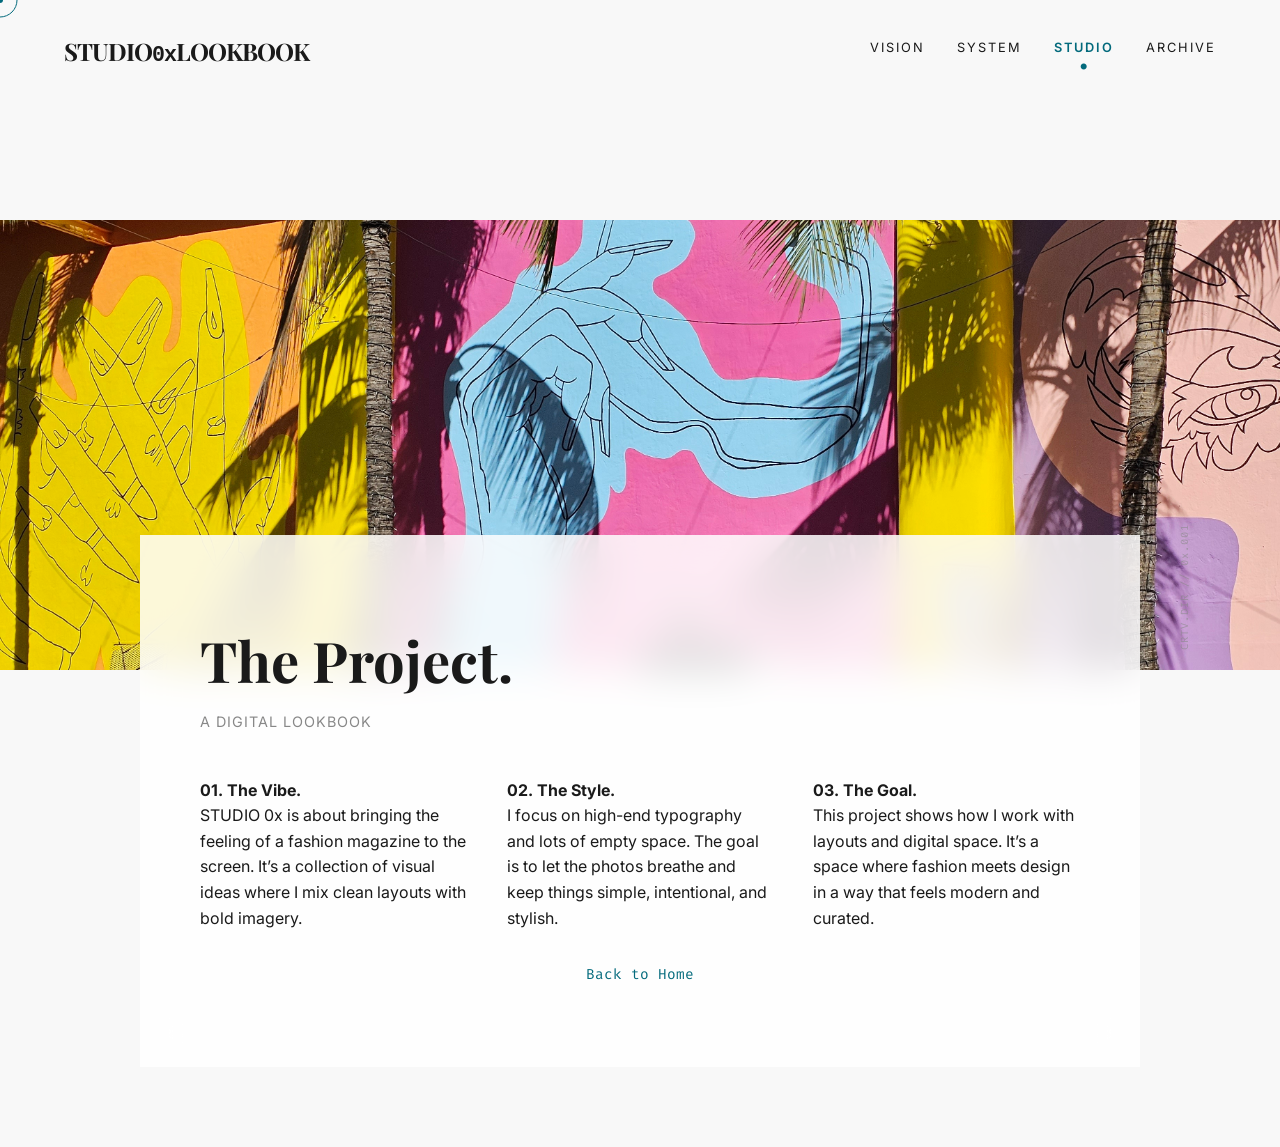
==== about.html @ ea7ab039 "Update README" ====
<!DOCTYPE html>
<html lang="de">
<head>
    <meta charset="UTF-8">
    <meta name="viewport" content="width=device-width, initial-scale=1.0">
    <title>STUDIO 0x | Studio</title>
    <link rel="stylesheet" href="style.css">
    <link href="https://fonts.googleapis.com/css2?family=Inter:wght@300;400;600&family=Playfair+Display:ital,wght@0,400;0,700;1,400&display=swap" rel="stylesheet">
    <link href="https://fonts.googleapis.com/css2?family=Fira+Code:wght@500&display=swap" rel="stylesheet">
</head>
<body>

    <div class="cursor-dot"></div>
    <div class="cursor-outline"></div>
    
    <nav class="navbar">
        <div class="logo">
            <a href="index.html">STUDIO<span class="tech-zero">0x</span>LOOKBOOK</a>
        </div>
        <ul class="nav-links">
            <li><a href="idea.html">Vision</a></li>
            <li><a href="process.html">System</a></li>
            <li><a href="about.html" class="active">Studio</a></li>
            <li><a href="archive.html">Archive</a></li>
        </ul>
    </nav>

    <section class="about-layout">
    
        <div class="about-header-image">
            <img src="Fotos/677.jpg" alt="About Header Image" draggable="false">
            <div class="item-overlay" style="align-items: flex-start; justify-content: flex-end; padding: 40px;">
                <span>Isabelle Striewski</span>
            </div>
            <span style="position: absolute; bottom: 20px; right: -40px; transform: rotate(-90deg); transform-origin: left bottom; opacity: 0.6; font-family: 'Fira Code', monospace; font-size: 0.65rem; color: #888; letter-spacing: 1px;">CRTV.DIR // 0x.001</span>
        </div>

        <div class="about-text-overlap">
            <div class="text-wrapper-about">
                <h1 style="font-family: 'Playfair Display', serif; font-size: 3.5rem; margin-bottom: 5px; color: #1a1a1a;">The Project.</h1>
                <h3 style="font-family: 'Inter', sans-serif; font-weight: 400; font-size: 0.9rem; color: #888; margin-bottom: 45px; text-transform: uppercase; letter-spacing: 1px;">
                    A Digital Lookbook
                </h3>
                
                <div class="manifesto-grid">
                    <div class="manifesto-item">
                        <strong>01. The Vibe.</strong> 
                        <p>STUDIO 0x is about bringing the feeling of a fashion magazine to the screen. It’s a collection of visual ideas where I mix clean layouts with bold imagery.</p>
                    </div>
                    <div class="manifesto-item">
                        <strong>02. The Style.</strong> 
                        <p>I focus on high-end typography and lots of empty space. The goal is to let the photos breathe and keep things simple, intentional, and stylish.</p>
                    </div>
                    <div class="manifesto-item">
                        <strong>03. The Goal.</strong> 
                        <p>This project shows how I work with layouts and digital space. It’s a space where fashion meets design in a way that feels modern and curated.</p>
                    </div>
                </div>
                  
                <p style="margin-top: 30px; text-align: center;">
                    <a href="index.html" style="color: var(--accent-color); text-decoration: none; font-family: 'Fira Code', monospace; font-size: 0.9rem;">Back to Home</a>
                </p>
            </div>
        </div>

    </section>

    <script src="script.js"></script>
   
</body>
</html>
---- style.css ----
/* ==========================================
   STUDIO 0x - MAIN STYLESHEET
   ========================================== */

/* --- 1. GRUNDEINSTELLUNGEN --- */
:root {
    --bg-color: #f8f8f8;
    --text-color: #1a1a1a;
    --accent-color: #036a7c;  
}

* {
    margin: 0;
    padding: 0;
    box-sizing: border-box;
}

html {
    scroll-behavior: smooth;
    cursor: none; 
}

body {
    background-color: var(--bg-color);
    font-family: 'Inter', sans-serif;
    color: var(--text-color);
    line-height: 1.6;
    overflow-x: hidden; 
}

/* --- 2. NAVIGATION (Sticky) --- */
.navbar {
    display: flex;
    justify-content: space-between;
    align-items: center;
    padding: 2rem 4rem;
    position: fixed; 
    top: 0;
    width: 100%;
    background: rgba(248, 248, 248, 0.8);
    backdrop-filter: blur(10px);
    z-index: 1000;
}

.logo {
    font-family: 'Playfair Display', serif;
    font-weight: 700;
    font-size: 1.5rem;
    letter-spacing: -1px;
}

.logo a {
    text-decoration: none;
    color: inherit;
}

.nav-links {
    list-style: none;
    display: flex;
    gap: 2rem;
}

.nav-links a {
    text-decoration: none;
    color: var(--text-color);
    text-transform: uppercase;
    font-size: 0.8rem;
    letter-spacing: 2px;
    transition: color 0.3s ease;
}

.nav-links a.active {
    color: var(--accent-color);
    font-weight: 600;
}

.nav-links a.active::after {
    content: "•";
    display: block;
    text-align: center;
    font-size: 1.2rem;
    line-height: 0.5;
    margin-top: 2px;
}

/* --- 3. STARTSEITE (INDEX) --- */

.titel {
    padding: 180px 4rem 40px;
    animation: fadeUp 1s cubic-bezier(0.2, 1, 0.3, 1) both;
}

.titel h1 {
    font-family: 'Playfair Display', serif;
    font-size: 6rem;
    line-height: 0.9;
    text-transform: uppercase;
}

.index-intro {
    padding: 0 4rem 60px;
    animation: fadeUp 1s cubic-bezier(0.2, 1, 0.3, 1) both;
    animation-delay: 0.2s;
}

.scroll-indicator {
    margin-top: 80px;
    display: flex;
    align-items: center;
    gap: 20px;
    opacity: 0;
    animation: fadeUp 1s cubic-bezier(0.2, 1, 0.3, 1) both;
    animation-delay: 0.8s;
}

.scroll-indicator span {
    font-family: 'Fira Code', monospace;
    font-size: 0.7rem;
    text-transform: uppercase;
    letter-spacing: 2px;
    color: var(--accent-color); 
}

.scroll-indicator .line {
    width: 60px;
    height: 1px;
    background: rgba(26, 26, 26, 0.2);
    position: relative;
    overflow: hidden;
}

.scroll-indicator .line::after {
    content: '';
    position: absolute;
    top: 0;
    left: 0;
    width: 100%;
    height: 100%;
    background: var(--accent-color); 
    animation: scrollLineHorizontal 2s cubic-bezier(0.77, 0, 0.175, 1) infinite;
}

.lookbook-grid {
    display: grid;
    grid-template-columns: repeat(4, 1fr);
    grid-auto-rows: 250px;
    gap: 30px;
    padding: 100px 4rem 4rem 4rem;
}

.lookbook-item {
    position: relative;
    overflow: hidden;
    background-color: #eee;
    animation: fadeUp 0.8s cubic-bezier(0.2, 1, 0.3, 1) both;
}

.lookbook-item:nth-child(1) { animation-delay: 0.1s; }
.lookbook-item:nth-child(2) { animation-delay: 0.2s; }
.lookbook-item:nth-child(3) { animation-delay: 0.3s; }
.lookbook-item:nth-child(4) { animation-delay: 0.4s; }
.lookbook-item:nth-child(5) { animation-delay: 0.5s; }
.lookbook-item:nth-child(6) { animation-delay: 0.6s; }

.lookbook-item img {
    width: 100%;
    height: 100%;
    object-fit: cover;
    transition: transform 0.8s ease;
}

.lookbook-item:hover img {
    transform: scale(1.1);
}

.item-overlay {
    position: absolute;
    top: 0;
    left: 0;
    width: 100%;
    height: 100%;
    display: flex;
    align-items: flex-end;
    padding: 25px;
    opacity: 0;
    transition: opacity 0.3s ease;
    background: transparent; 
    pointer-events: none;
    z-index: 5; 
}

.item-overlay span {
    background-color: white;
    color: #1a1a1a;
    padding: 8px 15px;
    font-size: 0.7rem;
    text-transform: uppercase;
    letter-spacing: 1px;
    display: inline-block;
}

.lookbook-item:hover .item-overlay,
.idea-side:hover .item-overlay,
.split-image-container:hover .item-overlay,
.about-header-image:hover .item-overlay {
    opacity: 1;
}

.item-wide { grid-column: span 2; }
.item-tall { grid-row: span 2; }
.item-extra-tall { grid-row: span 3; }

.lookbook-item.shift-up { 
    height: calc(100% + 60px) !important; 
    animation: fadeUpShift 0.8s cubic-bezier(0.2, 1, 0.3, 1) both !important; 
    display: block; 
}
.lookbook-item.shift-up img { height: 100%; object-fit: cover; }


/* --- 4. FIX FÜR UNTERSEITEN (Process, Idea, About) --- */

.process-layout, 
.idea-layout,
.content-page.split-layout { 
    display: flex;
    padding-top: 280px !important; 
    min-height: 100vh;
    box-sizing: border-box;
    background: transparent; 
}

.about-layout {
    display: flex;
    padding-top: 220px !important; 
    min-height: 100vh;
    box-sizing: border-box;
    background: transparent;
    flex-direction: column; 
}

.idea-layout {
    max-width: 1600px;
    margin: 0 auto;
    position: relative;
}

.left-side, 
.idea-side,
.split-image-container,
.about-header-image {
    position: relative;
    overflow: hidden;
}

.idea-side,
.split-image-container {
    margin-top: -80px; 
    height: calc(100vh - 200px) !important; 
}

.left-side img, 
.idea-side img, 
.split-image-container img, 
.about-header-image img {
    width: 100%;
    height: 100%;
    object-fit: cover;
    transition: transform 0.8s ease; 
}

.idea-side:hover img,
.split-image-container:hover img,
.about-header-image:hover img {
    transform: scale(1.05);
}


/* --- 5. TEXT-STYLES UNTERSEITEN --- */

.split-text-container {
    width: 40%;
    padding: 40px 80px;
    background: rgba(255, 255, 255, 0.85);
    backdrop-filter: blur(15px);
    margin-left: -10%;
    z-index: 2;
    animation: slideInRight 1.2s cubic-bezier(0.2, 1, 0.3, 1) both;
}

.idea-center-text {
    width: 38%;
    margin-left: -8%;
    margin-right: -2%;
    background: rgba(255, 255, 255, 0.75);
    backdrop-filter: blur(20px);
    z-index: 10;
    padding: 60px;
    animation: fadeUp 1s cubic-bezier(0.2, 1, 0.3, 1) both;
}

.left-img { width: 55%; z-index: 1; }
.right-img { width: 15%; z-index: 1; }

.idea-side img {
    position: absolute;
    width: 100%; 
    height: 100%;
    object-fit: cover;
}
.left-img img { left: 0; }
.right-img img { right: 0; }

.about-header-image {
    width: 100%;
    height: 50vh !important; 
}
.about-text-overlap {
    width: 80%;
    max-width: 1000px;
    align-self: center;
    margin-top: -15vh;
    background: rgba(255, 255, 255, 0.85);
    backdrop-filter: blur(20px);
    padding: 80px 60px;
    z-index: 10;
    animation: fadeUp 1s cubic-bezier(0.2, 1, 0.3, 1) both;
    margin-bottom: 80px;
}

.manifesto-grid { display: flex; gap: 40px; margin-top: 40px; }
.manifesto-item { flex: 1; }


/* --- 6. DAS RAW ARCHIVE (Scattered Grid) --- */

.archive-container {
    position: relative;
    width: 100%;
    height: 250vh; /* Wird per JS überschrieben, falls mehr Bilder da sind */
    padding-top: 140px;
    background: var(--bg-color);
}

.archive-header {
    position: absolute;
    top: 160px;
    left: 4rem;
    z-index: 1;
}

.drag-instruction {
    font-family: 'Fira Code', monospace;
    color: var(--accent-color); 
    font-weight: 600;
    font-size: 0.8rem;
    text-transform: uppercase;
    letter-spacing: 1px;
    margin-top: 15px;
}

.archive-item {
    position: absolute;
    width: 320px; 
    background: #ffffff;
    padding: 12px 12px 45px 12px;
    box-shadow: 0 10px 30px rgba(0,0,0,0.08);
    
    transition: top 0.4s cubic-bezier(0.2, 1, 0.3, 1), 
                left 0.4s cubic-bezier(0.2, 1, 0.3, 1), 
                transform 0.4s cubic-bezier(0.2, 1, 0.3, 1), 
                width 0.4s cubic-bezier(0.2, 1, 0.3, 1), 
                box-shadow 0.4s ease, filter 0.4s ease,
                opacity 1s ease-out; /* NEU FÜR DEN SCROLL-EFFEKT */
                
    cursor: grab; 
    
    /* NEU FÜR DEN SCROLL-EFFEKT: Bilder starten unsichtbar! */
    opacity: 0;
}

/* NEU FÜR DEN SCROLL-EFFEKT: Das Skript schaltet diese Klasse ein */
.archive-item.visible {
    opacity: 1;
}

.archive-item img {
    width: 100%;
    height: auto;
    filter: grayscale(40%) contrast(1.1); 
    transition: filter 0.4s ease;
    pointer-events: none; 
}

.archive-item:hover img {
    filter: grayscale(0%) contrast(1);
}

.archive-item:active {
    cursor: grabbing;
    box-shadow: 0 20px 50px rgba(0,0,0,0.2);
}

.raw-label {
    position: absolute;
    bottom: 12px;
    left: 15px;
    font-family: 'Fira Code', monospace;
    font-size: 0.7rem;
    color: #888; 
    font-weight: 600;
}

#archive-overlay {
    display: none;
    position: fixed;
    top: 0; left: 0; width: 100%; height: 100%;
    background: rgba(248, 248, 248, 0.7); 
    backdrop-filter: blur(25px);
    -webkit-backdrop-filter: blur(25px);
    z-index: 99990;
    cursor: zoom-out;
}

.archive-item.enlarged {
    left: 50% !important;
    top: 50% !important;
    transform: translate(-50%, -50%) scale(1) rotate(0deg) !important;
    width: 80vw !important;
    max-width: 900px;
    z-index: 99999 !important;
    cursor: zoom-out !important;
    background: white; 
    padding: 20px 20px 60px 20px;
    box-shadow: 0 40px 80px rgba(0,0,0,0.15);
}

.archive-item.enlarged img {
    filter: grayscale(0%) contrast(1);
}


/* --- 7. EXTRAS (Cursor & Animationen) --- */

.cursor-dot, .cursor-outline {
    position: fixed;
    pointer-events: none;
    z-index: 100000; 
    background-color: var(--accent-color);
    border-radius: 50%;
    transform: translate(-50%, -50%);
}
.cursor-dot { width: 6px; height: 6px; }
.cursor-outline { width: 35px; height: 35px; background: transparent; border: 1px solid var(--accent-color); }

@keyframes fadeUp {
    from { opacity: 0; transform: translateY(40px); }
    to { opacity: 1; transform: translateY(0); }
}

@keyframes fadeUpShift {
    from { opacity: 0; transform: translateY(20px); }
    to { opacity: 1; transform: translateY(-60px); } 
}

@keyframes slideInRight {
    from { transform: translateX(50px); opacity: 0; }
    to { transform: translateX(0); opacity: 1; }
}
@keyframes slideInLeft {
    from { transform: translateX(-100%); opacity: 0; }
    to { transform: translateX(0); opacity: 1; }
}

@keyframes scrollLineHorizontal {
    0% { transform: translateX(-100%); }
    50% { transform: translateX(0); }
    100% { transform: translateX(100%); }
}

.tech-zero { font-family: monospace; font-size: 0.9em; }

@media (max-width: 900px) {
    .lookbook-grid { grid-template-columns: 1fr; padding: 60px 20px 40px; }
    .titel h1 { font-size: 3rem; }
    .process-layout, .idea-layout { flex-direction: column; padding-top: 140px !important; }
    .split-text-container, .idea-center-text, .about-text-overlap { width: 100%; margin: 0; padding: 40px 20px; }
    
    .left-side, .idea-side, .split-image-container { height: 40vh !important; width: 100%; margin-top: 0; }
    
    .idea-side img { position: relative; width: 100%; }
    .manifesto-grid { flex-direction: column; gap: 20px; }
    
    .scroll-indicator { margin-top: 40px; margin-bottom: 40px; }
    
    .archive-item { width: 250px; }
    .archive-item.enlarged { width: 95vw !important; }
}
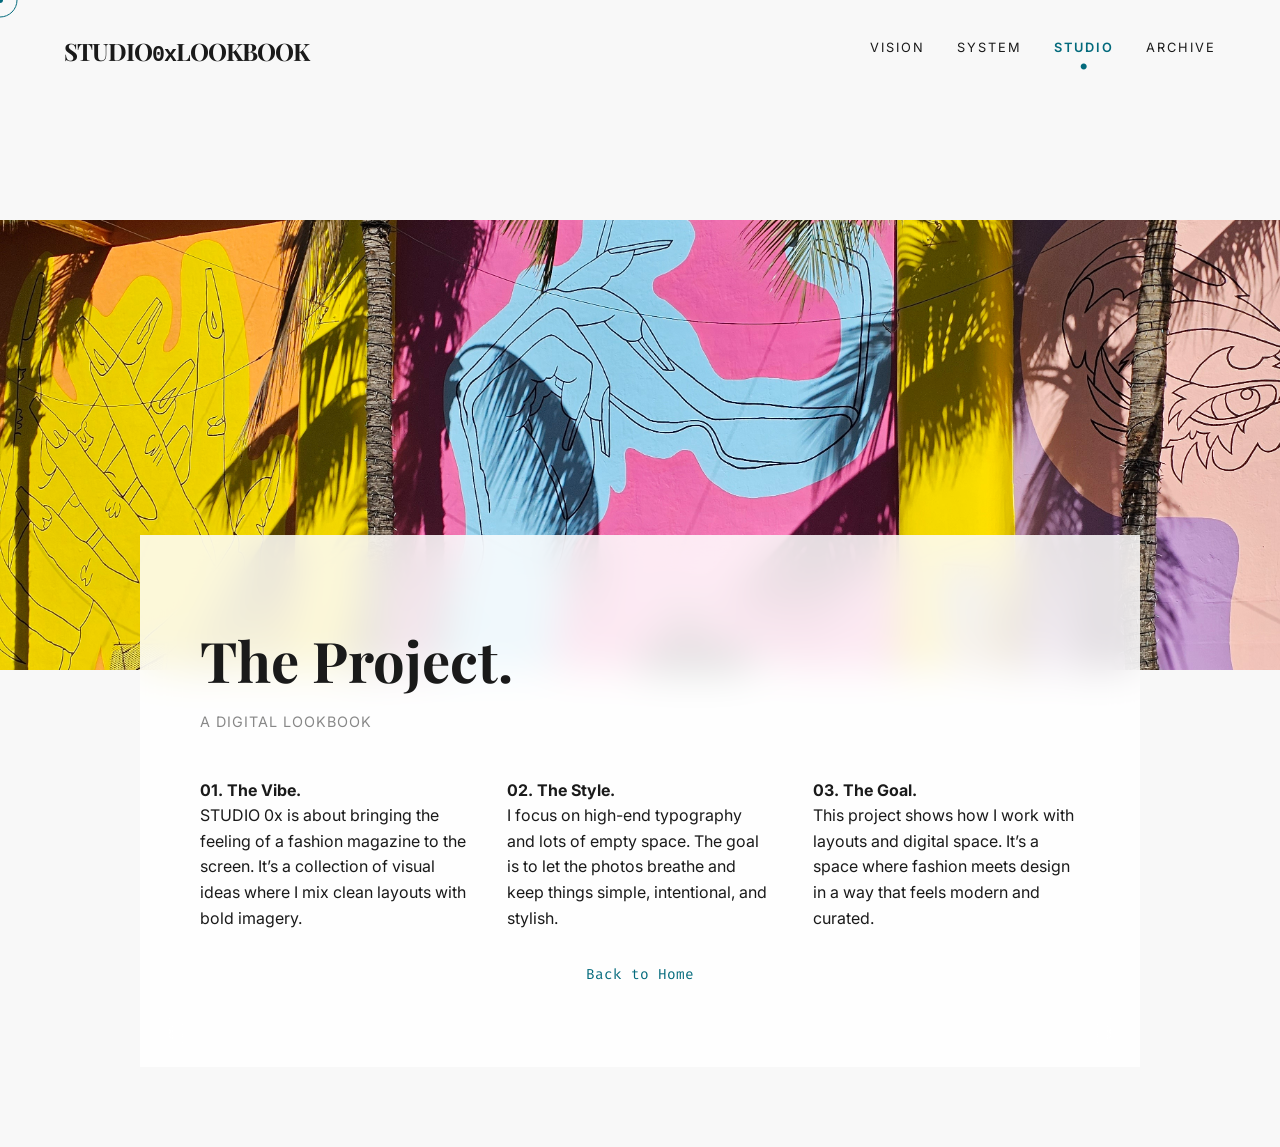
==== commit cbb68040: "Fix mobile navbar hamburger + remove rotated labels" ====
--- a/about.html
+++ b/about.html
@@ -17,7 +17,8 @@
         <div class="logo">
             <a href="index.html">STUDIO<span class="tech-zero">0x</span>LOOKBOOK</a>
         </div>
-        <ul class="nav-links">
+        <button class="hamburger" id="hamburger" aria-label="Menu"><span></span><span></span><span></span></button>
+        <ul class="nav-links" id="nav-links">
             <li><a href="idea.html">Vision</a></li>
             <li><a href="process.html">System</a></li>
             <li><a href="about.html" class="active">Studio</a></li>
@@ -32,7 +33,6 @@
             <div class="item-overlay" style="align-items: flex-start; justify-content: flex-end; padding: 40px;">
                 <span>Isabelle Striewski</span>
             </div>
-            <span style="position: absolute; bottom: 20px; right: -40px; transform: rotate(-90deg); transform-origin: left bottom; opacity: 0.6; font-family: 'Fira Code', monospace; font-size: 0.65rem; color: #888; letter-spacing: 1px;">CRTV.DIR // 0x.001</span>
         </div>
 
         <div class="about-text-overlap">
--- a/style.css
+++ b/style.css
@@ -442,6 +442,7 @@
 
 /* --- 7. EXTRAS (Cursor & Animationen) --- */
 
+/* Cursor nur auf echten Maus-Geräten */
 .cursor-dot, .cursor-outline {
     position: fixed;
     pointer-events: none;
@@ -449,9 +450,36 @@
     background-color: var(--accent-color);
     border-radius: 50%;
     transform: translate(-50%, -50%);
-}
-.cursor-dot { width: 6px; height: 6px; }
-.cursor-outline { width: 35px; height: 35px; background: transparent; border: 1px solid var(--accent-color); }
+    display: none;
+}
+
+@media (hover: hover) and (pointer: fine) {
+    html { cursor: none; }
+    .cursor-dot { display: block; width: 6px; height: 6px; }
+    .cursor-outline { display: block; width: 35px; height: 35px; background: transparent; border: 1px solid var(--accent-color); }
+}
+
+/* --- 8. HAMBURGER (nur Mobile) --- */
+.hamburger {
+    display: none;
+    flex-direction: column;
+    gap: 5px;
+    cursor: pointer;
+    padding: 4px;
+    z-index: 1100;
+    background: none;
+    border: none;
+}
+.hamburger span {
+    display: block;
+    width: 22px;
+    height: 1.5px;
+    background: var(--text-color);
+    transition: all 0.3s ease;
+}
+.hamburger.open span:nth-child(1) { transform: translateY(6.5px) rotate(45deg); }
+.hamburger.open span:nth-child(2) { opacity: 0; }
+.hamburger.open span:nth-child(3) { transform: translateY(-6.5px) rotate(-45deg); }
 
 @keyframes fadeUp {
     from { opacity: 0; transform: translateY(40px); }
@@ -481,18 +509,66 @@
 .tech-zero { font-family: monospace; font-size: 0.9em; }
 
 @media (max-width: 900px) {
-    .lookbook-grid { grid-template-columns: 1fr; padding: 60px 20px 40px; }
+
+    /* CURSOR weg */
+    html { cursor: auto; }
+
+    /* NAVBAR */
+    .navbar { padding: 1.2rem 1.5rem; }
+    .logo { font-size: 1rem; }
+    .hamburger { display: flex; }
+
+    /* Nav-Links versteckt, öffnet sich per Hamburger */
+    .nav-links {
+        display: none !important;
+        position: fixed;
+        top: 0; left: 0; right: 0; bottom: 0;
+        background: rgba(248, 248, 248, 0.97);
+        backdrop-filter: blur(20px);
+        flex-direction: column;
+        justify-content: center;
+        align-items: center;
+        gap: 2.5rem;
+        z-index: 1050;
+        list-style: none;
+    }
+    .nav-links.open { display: flex !important; }
+    .nav-links a { font-size: 1.1rem; letter-spacing: 3px; }
+
+    /* STARTSEITE */
+    .titel { padding: 120px 1.5rem 20px; }
     .titel h1 { font-size: 3rem; }
-    .process-layout, .idea-layout { flex-direction: column; padding-top: 140px !important; }
-    .split-text-container, .idea-center-text, .about-text-overlap { width: 100%; margin: 0; padding: 40px 20px; }
-    
+    .index-intro { padding: 0 1.5rem 40px; }
+    .scroll-indicator { margin-top: 40px; margin-bottom: 40px; }
+
+    /* LOOKBOOK GRID */
+    .lookbook-grid {
+        grid-template-columns: 1fr 1fr;
+        grid-auto-rows: 200px;
+        gap: 10px;
+        padding: 20px 1.5rem 40px;
+    }
+    .item-wide { grid-column: span 2; }
+    .item-tall { grid-row: span 1; }
+    .lookbook-item.shift-up {
+        height: 200px !important;
+        transform: none !important;
+        animation: fadeUp 0.8s cubic-bezier(0.2, 1, 0.3, 1) both !important;
+    }
+
+    /* UNTERSEITEN */
+    .process-layout, .idea-layout { flex-direction: column; padding-top: 100px !important; }
+    .split-text-container, .idea-center-text { width: 100%; margin: 0; padding: 30px 1.5rem; }
     .left-side, .idea-side, .split-image-container { height: 40vh !important; width: 100%; margin-top: 0; }
-    
     .idea-side img { position: relative; width: 100%; }
+    .right-img { display: none; }
+    .left-img { width: 100%; }
     .manifesto-grid { flex-direction: column; gap: 20px; }
-    
-    .scroll-indicator { margin-top: 40px; margin-bottom: 40px; }
-    
-    .archive-item { width: 250px; }
+    .about-layout { padding-top: 100px !important; }
+    .about-header-image { height: 35vh !important; }
+    .about-text-overlap { width: 95%; margin: -8vh auto 40px; padding: 30px 1.5rem; }
+
+    /* ARCHIVE */
+    .archive-item { width: 180px; }
     .archive-item.enlarged { width: 95vw !important; }
 }
